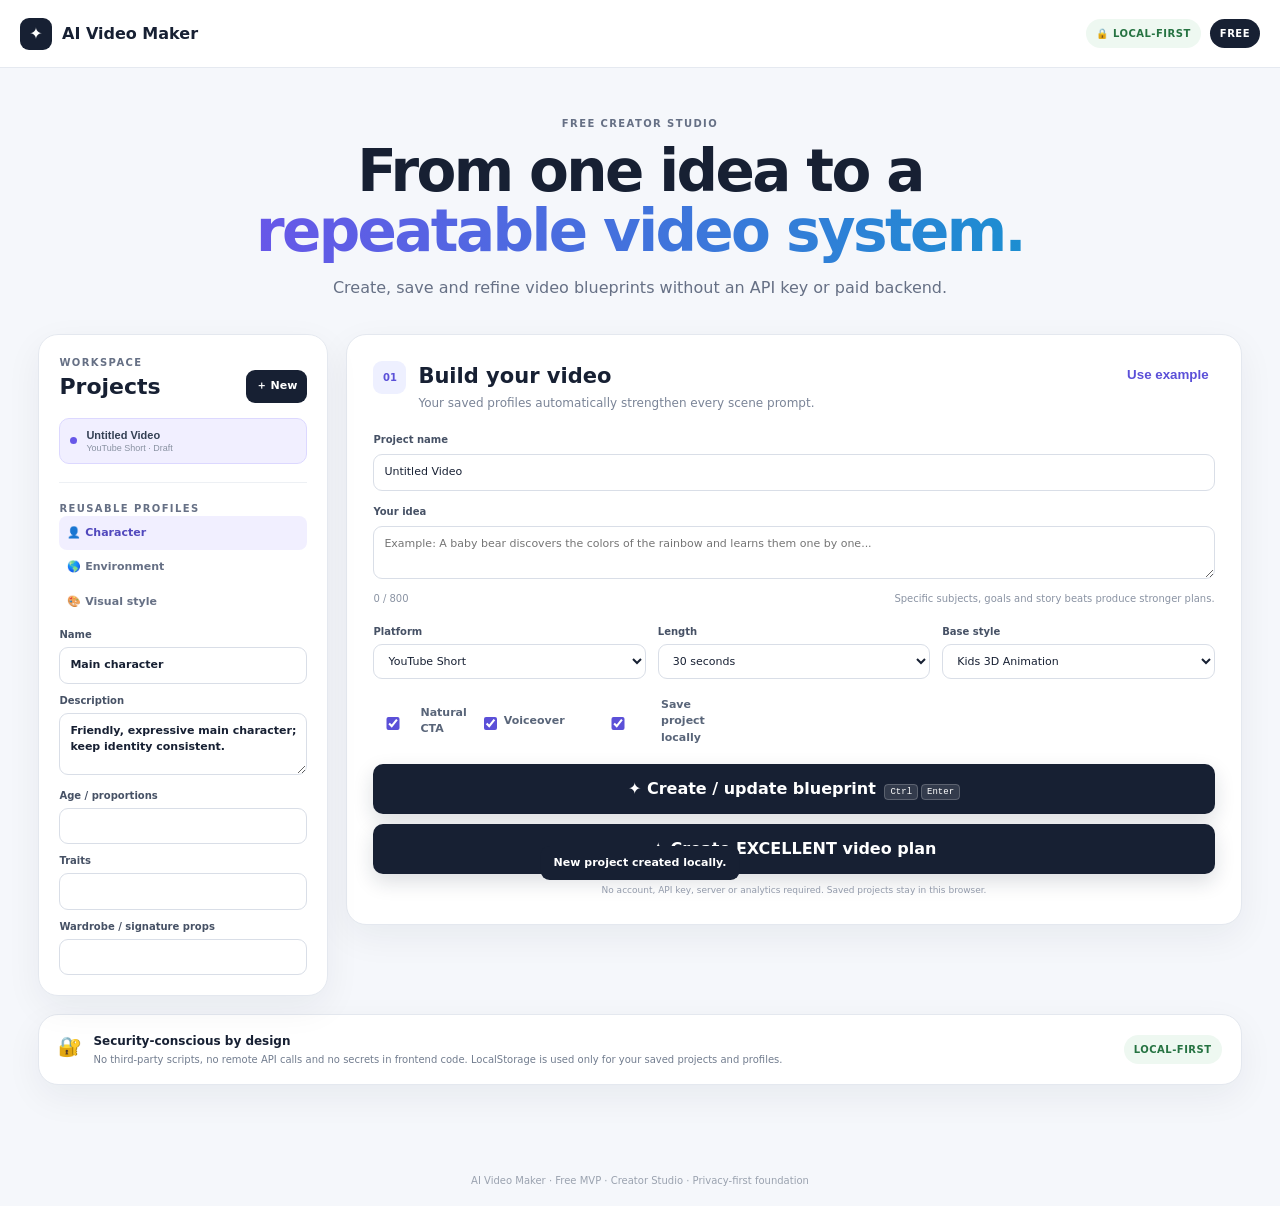
==== index.html @ ad7fcaed "feat: wire production core modules into app" ====
<!doctype html>
<html lang="en">
<head>
  <meta charset="utf-8">
  <meta name="viewport" content="width=device-width,initial-scale=1">
  <meta name="description" content="Free, private, local-first AI video creator studio.">
  <meta name="theme-color" content="#1f2937">
  <meta http-equiv="Content-Security-Policy" content="default-src 'self'; script-src 'self'; style-src 'self'; img-src 'self' data: blob:; connect-src 'none'; object-src 'none'; base-uri 'none'; form-action 'none'; frame-ancestors 'none'">
  <meta http-equiv="Referrer-Policy" content="no-referrer">
  <link rel="manifest" href="manifest.webmanifest">
  <title>AI Video Maker — Creator Studio</title>
  <link rel="stylesheet" href="style.css">
  <link rel="stylesheet" href="quality.css">
  <link rel="stylesheet" href="pipeline.css">
  <script src="app-config.js" defer></script>
  <script src="provider-registry.js" defer></script>
  <script src="generation-contract.js" defer></script>
  <script src="story-engine.js" defer></script>
  <script src="media-assembly.js" defer></script>
  <script src="app.js" defer></script>
  <script src="quality-engine.js" defer></script>
  <script src="production-pipeline.js" defer></script>
  <script src="register-sw.js" defer></script>
</head>
<body>
<header class="topbar"><a class="brand" href="#top"><span class="brand-mark">✦</span>AI Video Maker</a><div class="top-actions"><span class="privacy-pill">🔒 LOCAL-FIRST</span><span class="free-pill">FREE</span></div></header>
<main id="top" class="container">
<section class="hero"><div class="eyebrow">FREE CREATOR STUDIO</div><h1>From one idea to a <span>repeatable video system.</span></h1><p>Create, save and refine video blueprints without an API key or paid backend.</p></section>
<section class="studio-grid">
<aside class="panel sidebar">
  <div class="side-title"><div><div class="eyebrow">WORKSPACE</div><h2>Projects</h2></div><button id="newProjectBtn" class="small-primary" type="button">＋ New</button></div>
  <div id="projectList" class="project-list"></div>
  <div class="side-divider"></div>
  <div class="eyebrow">REUSABLE PROFILES</div>
  <button class="profile-tab active" data-profile="character" type="button">👤 Character</button>
  <button class="profile-tab" data-profile="environment" type="button">🌎 Environment</button>
  <button class="profile-tab" data-profile="style" type="button">🎨 Visual style</button>
  <div id="profileForm" class="profile-form"></div>
</aside>
<section class="main-workspace">
  <div class="panel creator-card">
    <div class="panel-heading"><div><span class="step">01</span><div><h2>Build your video</h2><p>Your saved profiles automatically strengthen every scene prompt.</p></div></div><button id="exampleBtn" class="text-button" type="button">Use example</button></div>
    <label for="projectName">Project name</label><input id="projectName" maxlength="80" placeholder="e.g. Rainbow Adventure Episode 1">
    <label for="idea">Your idea</label><textarea id="idea" maxlength="800" placeholder="Example: A baby bear discovers the colors of the rainbow and learns them one by one..."></textarea>
    <div class="field-meta"><span id="charCount">0 / 800</span><span>Specific subjects, goals and story beats produce stronger plans.</span></div>
    <div class="settings"><div class="field"><label for="type">Platform</label><select id="type"><option>YouTube Short</option><option>TikTok</option><option>Instagram Reel</option><option>Educational Video</option><option>Story Video</option></select></div><div class="field"><label for="length">Length</label><select id="length"><option value="30">30 seconds</option><option value="45">45 seconds</option><option value="60">60 seconds</option></select></div><div class="field"><label for="style">Base style</label><select id="style"><option>Kids 3D Animation</option><option>Cartoon</option><option>Storybook</option><option>Educational</option><option>Cinematic</option><option>Minimal / Modern</option></select></div></div>
    <div class="advanced-row"><label class="check"><input id="includeCta" type="checkbox" checked><span>Natural CTA</span></label><label class="check"><input id="includeVoice" type="checkbox" checked><span>Voiceover</span></label><label class="check"><input id="saveProject" type="checkbox" checked><span>Save project locally</span></label></div>
    <button id="createBtn" class="primary-button" type="button"><span>✦</span> Create / update blueprint <kbd>Ctrl</kbd><kbd>Enter</kbd></button>
    <p class="privacy-note">No account, API key, server or analytics required. Saved projects stay in this browser.</p>
  </div>
  <section id="results" class="panel results hidden" aria-live="polite">
    <div class="result-header"><div><div class="eyebrow">BLUEPRINT</div><h2 id="resultTitle">Video blueprint</h2><p id="videoSummary"></p></div><div class="score-wrap"><div class="score"><span id="score">--</span><small>/100</small></div><span>Creator score</span></div></div>
    <div class="action-bar"><button id="copyAllBtn" class="secondary-button" type="button">📋 Copy all</button><button id="downloadTxtBtn" class="secondary-button" type="button">↓ TXT</button><button id="downloadJsonBtn" class="secondary-button" type="button">↓ JSON</button><button id="duplicateBtn" class="secondary-button" type="button">⧉ Duplicate</button><button id="regenerateBtn" class="secondary-button" type="button">↻ Regenerate</button></div>
    <div class="result-grid"><article class="result-section highlight"><div class="section-label">HOOK</div><h3 id="hook"></h3></article><article class="result-section"><div class="section-label">SCRIPT</div><p id="script" class="long-text"></p></article></div>
    <div class="result-section scenes-section"><div class="section-top"><div><div class="section-label">SHOT LIST</div><h3>Edit, reorder and refine scenes</h3></div><span id="sceneCountBadge" class="badge"></span></div><p class="helper">Each shot has a story purpose, continuity state, camera direction, motion direction, image prompt, video prompt and audio direction.</p><div id="scenes"></div></div>
    <div class="result-grid publishing-grid"><article class="result-section"><div class="section-label">PUBLISHING</div><h3>Ready to post</h3><div class="copy-field"><b>Title</b><p id="title"></p><button class="tiny-copy" data-copy-target="title" type="button">Copy</button></div><div class="copy-field"><b>Description</b><p id="description"></p><button class="tiny-copy" data-copy-target="description" type="button">Copy</button></div><div class="copy-field"><b>Hashtags</b><p id="hashtags"></p><button class="tiny-copy" data-copy-target="hashtags" type="button">Copy</button></div></article><article class="result-section"><div class="section-label">NEXT IDEAS</div><h3>Shot opportunities</h3><div id="ideaList" class="idea-list"></div></article></div>
  </section>
</section>
</section>
<section class="trust panel"><div><span class="trust-icon">🔐</span><div><h3>Security-conscious by design</h3><p>No third-party scripts, no remote API calls and no secrets in frontend code. LocalStorage is used only for your saved projects and profiles.</p></div></div><span class="local-badge">LOCAL-FIRST</span></section>
</main><footer>AI Video Maker · Free MVP · Creator Studio · Privacy-first foundation</footer><div id="toast" class="toast" role="status" aria-live="polite"></div>
</body></html>
---- style.css ----
*{box-sizing:border-box;margin:0;padding:0}html{scroll-behavior:smooth}body{font-family:Inter,ui-sans-serif,system-ui,-apple-system,BlinkMacSystemFont,"Segoe UI",sans-serif;background:#f5f7fb;color:#172033;min-height:100vh;line-height:1.5}.topbar{height:68px;background:rgba(255,255,255,.96);border-bottom:1px solid #e5e9f0;display:flex;align-items:center;justify-content:space-between;padding:0 max(18px,calc((100% - 1240px)/2));position:sticky;top:0;z-index:10;backdrop-filter:blur(12px)}.brand{display:flex;gap:10px;align-items:center;color:#172033;text-decoration:none;font-weight:850}.brand-mark{width:32px;height:32px;border-radius:9px;display:grid;place-items:center;background:#172033;color:#fff}.top-actions{display:flex;gap:9px;align-items:center}.privacy-pill,.free-pill,.badge,.local-badge{font-size:10px;font-weight:850;letter-spacing:.05em;border-radius:999px;padding:7px 10px}.privacy-pill{background:#eef8f1;color:#267342}.free-pill{background:#172033;color:#fff}.container{width:min(1240px,94%);margin:auto;padding:48px 0 70px}.hero{text-align:center;max-width:800px;margin:0 auto 34px}.eyebrow,.section-label{font-size:10px;font-weight:900;letter-spacing:.14em;color:#667085}.hero .eyebrow{margin-bottom:10px}.hero h1{font-size:clamp(36px,5vw,58px);line-height:1.04;letter-spacing:-.045em;margin-bottom:14px}.hero h1 span{background:linear-gradient(90deg,#6757e8,#1c8ed1);-webkit-background-clip:text;background-clip:text;color:transparent}.hero p{font-size:16px;color:#667085}.panel{background:#fff;border:1px solid #e4e8ef;border-radius:20px;box-shadow:0 12px 36px rgba(23,32,51,.06)}.studio-grid{display:grid;grid-template-columns:290px minmax(0,1fr);gap:18px;align-items:start}.sidebar{padding:20px;position:sticky;top:86px}.side-title{display:flex;align-items:end;justify-content:space-between;gap:8px;margin-bottom:15px}.side-title h2{font-size:22px}.small-primary{border:0;border-radius:9px;background:#172033;color:#fff;padding:8px 10px;font:inherit;font-size:11px;font-weight:850;cursor:pointer}.project-list{display:grid;gap:7px;max-height:300px;overflow:auto}.project-item{width:100%;display:flex;align-items:center;gap:9px;text-align:left;border:1px solid transparent;background:#f8f9fb;border-radius:10px;padding:10px;cursor:pointer;color:#344054}.project-item:hover{border-color:#dfe3ea}.project-item.active{background:#f1efff;border-color:#dcd8ff}.project-dot{width:7px;height:7px;border-radius:50%;background:#9aa3b2;flex:0 0 auto}.project-item.active .project-dot{background:#6757e8}.project-copy{min-width:0;display:grid;gap:2px}.project-copy b{font-size:11px;white-space:nowrap;overflow:hidden;text-overflow:ellipsis}.project-copy small{font-size:9px;color:#8992a2}.empty-projects{font-size:11px;color:#8a93a3;padding:10px 2px}.side-divider{height:1px;background:#edf0f4;margin:18px 0}.profile-tab{width:100%;border:0;background:transparent;text-align:left;padding:9px 8px;border-radius:8px;font:inherit;font-size:11px;font-weight:800;color:#667085;cursor:pointer}.profile-tab.active{background:#f1efff;color:#5148bd}.profile-form{margin-top:8px;display:grid;gap:9px}.profile-form label,.field label,.creator-card>label,.scene-editor label{display:block;font-size:10px;font-weight:850;color:#465165}.profile-form input,.profile-form textarea,.creator-card input,.creator-card textarea,.creator-card select,.scene-editor input,.scene-editor textarea{width:100%;border:1px solid #d9dee7;border-radius:9px;padding:9px 10px;margin-top:5px;font:inherit;font-size:11px;background:#fff;color:#172033;outline:none}.profile-form textarea,.scene-editor textarea{min-height:62px;resize:vertical}.profile-form input:focus,.profile-form textarea:focus,.creator-card input:focus,.creator-card textarea:focus,.creator-card select:focus,.scene-editor input:focus,.scene-editor textarea:focus{border-color:#766cf0;box-shadow:0 0 0 3px rgba(118,108,240,.1)}.main-workspace{min-width:0}.creator-card{padding:26px}.panel-heading{display:flex;justify-content:space-between;gap:15px;align-items:flex-start;margin-bottom:20px}.panel-heading>div{display:flex;gap:12px}.panel-heading h2{font-size:21px}.panel-heading p{font-size:12px;color:#7a8497;margin-top:2px}.step{display:grid;place-items:center;width:33px;height:33px;border-radius:9px;background:#eef0ff;color:#5b50d8;font-size:10px;font-weight:900;flex:0 0 auto}.text-button{background:none;border:0;color:#5b50d8;font-weight:800;cursor:pointer;padding:6px}.creator-card>label{margin-bottom:2px}.creator-card>input{margin-bottom:13px}.field-meta{display:flex;justify-content:space-between;color:#8a93a3;font-size:10px;margin:5px 0 18px}.settings{display:grid;grid-template-columns:1fr 1fr 1fr;gap:12px;margin:12px 0 18px}.advanced-row{display:flex;gap:17px;flex-wrap:wrap;margin-bottom:18px}.check{display:flex;align-items:center;gap:7px;font-size:11px;font-weight:750;color:#596579;cursor:pointer}.check input{accent-color:#5b50d8}.primary-button,.secondary-button{border:0;border-radius:10px;padding:13px 16px;font:inherit;font-weight:850;cursor:pointer;transition:transform .12s,box-shadow .12s}.primary-button{width:100%;background:#172033;color:#fff;box-shadow:0 8px 20px rgba(23,32,51,.15)}.primary-button:hover,.secondary-button:hover{transform:translateY(-1px)}kbd{font:9px ui-monospace,monospace;background:rgba(255,255,255,.12);border:1px solid rgba(255,255,255,.2);padding:2px 5px;border-radius:4px;margin-left:3px}.privacy-note{text-align:center;color:#929aaa;font-size:9px;margin-top:10px}.results{margin-top:18px;padding:26px}.hidden{display:none!important}.result-header{display:flex;justify-content:space-between;gap:20px;align-items:center}.result-header h2{font-size:27px;margin:3px 0}.result-header p{color:#748094;font-size:12px}.score-wrap{text-align:center;color:#8a93a3;font-size:9px;font-weight:800}.score{width:72px;height:72px;border:5px solid #5b50d8;border-radius:50%;display:flex;align-items:center;justify-content:center;font-size:22px;font-weight:900;color:#172033;margin:auto}.score small{font-size:8px;color:#8a93a3}.action-bar{display:flex;gap:8px;flex-wrap:wrap;margin:20px 0}.secondary-button{background:#fff;color:#344054;border:1px solid #dce1e8;font-size:11px;padding:9px 12px}.result-grid{display:grid;grid-template-columns:1fr 1.35fr;gap:15px}.result-section{border-top:1px solid #e9edf2;padding:20px 0}.result-section h3{font-size:17px;margin:4px 0 9px}.long-text{color:#596579;line-height:1.8;font-size:13px}.highlight{background:#f6f4ff;border:1px solid #e6e2ff;border-radius:14px;padding:18px;border-top:1px solid #e6e2ff}.scenes-section{margin-top:2px}.section-top{display:flex;justify-content:space-between;align-items:end;gap:15px}.badge{background:#f0f2f6;color:#667085}.helper{font-size:10px;color:#8a93a3;margin:5px 0 10px}.scene{border:1px solid #e1e6ee;border-radius:14px;padding:15px;margin-top:11px;background:#fbfcfe}.scene-head{display:flex;justify-content:space-between;gap:10px;align-items:start}.scene h4{font-size:14px}.scene-tools{display:flex;gap:5px;align-items:center;flex-wrap:wrap;justify-content:flex-end}.timing{font-size:9px;font-weight:850;color:#667085;background:#eef1f5;border-radius:999px;padding:5px 8px}.icon-button,.danger-button{border:1px solid #d9dee7;background:#fff;color:#4d586b;border-radius:7px;padding:5px 7px;font-size:10px;font-weight:850;cursor:pointer}.icon-button:disabled{opacity:.35;cursor:not-allowed}.danger-button{color:#b42318}.scene-editor{display:grid;grid-template-columns:1.3fr 1fr 1fr;gap:9px;margin-top:13px}.scene-editor label:nth-child(1),.scene-editor label:nth-child(6),.scene-editor label:nth-child(7){grid-column:span 3}.scene-editor textarea{min-height:72px}.scene-editor label{font-size:9px}.publishing-grid{grid-template-columns:1.4fr 1fr}.copy-field{position:relative;background:#f8f9fb;border:1px solid #e8ebf0;border-radius:10px;padding:11px;margin-top:8px;padding-right:55px}.copy-field b{font-size:9px;text-transform:uppercase;color:#7b8596}.copy-field p{font-size:11px;color:#596579;margin-top:3px;overflow-wrap:anywhere}.tiny-copy{position:absolute;right:7px;top:7px;border:1px solid #d9dee7;background:#fff;color:#4d45b8;border-radius:7px;padding:6px 8px;font-size:9px;font-weight:800;cursor:pointer}.idea-list{display:grid;gap:6px}.idea-item{font-size:11px;color:#596579;background:#f8f9fb;border-radius:8px;padding:8px}.trust{margin-top:18px;padding:17px 19px;display:flex;align-items:center;justify-content:space-between;gap:20px}.trust>div{display:flex;gap:11px;align-items:flex-start}.trust-icon{font-size:19px}.trust h3{font-size:12px}.trust p{font-size:10px;color:#727d8f;margin-top:2px}.local-badge{background:#eef8f1;color:#267342;white-space:nowrap}footer{text-align:center;color:#9aa2af;font-size:10px;padding:18px}.toast{position:fixed;left:50%;bottom:20px;transform:translate(-50%,20px);opacity:0;pointer-events:none;background:#172033;color:#fff;border-radius:9px;padding:9px 13px;font-size:11px;font-weight:750;transition:.2s;z-index:20}.toast.show{opacity:1;transform:translate(-50%,0)}@media(max-width:900px){.studio-grid{grid-template-columns:1fr}.sidebar{position:static}.profile-form{grid-template-columns:1fr 1fr}.project-list{max-height:190px}.scene-editor{grid-template-columns:1fr 1fr}.scene-editor label:nth-child(1),.scene-editor label:nth-child(6),.scene-editor label:nth-child(7){grid-column:span 2}}@media(max-width:650px){.profile-form,.settings,.scene-editor,.result-grid,.publishing-grid{grid-template-columns:1fr}.scene-editor label:nth-child(1),.scene-editor label:nth-child(6),.scene-editor label:nth-child(7){grid-column:span 1}.creator-card,.results,.sidebar{padding:18px}.hero h1{font-size:39px}.privacy-pill{display:none}.result-header{align-items:flex-start}.score-wrap{display:none}.scene-tools{width:100%}.scene-head{align-items:flex-start;flex-direction:column}.topbar{padding:0 14px}}
---- quality.css ----
.quality-button{margin-top:10px}.quality-panel{margin-bottom:18px}.qc-heading{display:flex;align-items:center;justify-content:space-between;gap:16px}.qc-heading h3{margin:0}.qc-heading strong{font-size:24px}.qc-gates{display:flex;flex-wrap:wrap;gap:6px;margin:10px 0}.qc-gate{padding:6px 9px;border-radius:999px;font-size:11px;font-weight:800;background:rgba(0,0,0,.06)}.qc-gate.pass{background:rgba(22,163,74,.12)}.qc-gate.fail{background:rgba(180,83,9,.12)}.qc-issue{margin-top:7px}.qc-pass{margin-top:7px}
---- pipeline.css ----
.pipeline-card{margin-top:18px}.pp-head{display:flex;justify-content:space-between;gap:16px}.pp-flow{display:flex;gap:6px;overflow:auto;padding:12px 0}.pp-flow span{white-space:nowrap;padding:7px 10px;border-radius:999px;background:rgba(0,0,0,.05);font-size:12px;font-weight:700}.pp-flow .done{background:rgba(22,163,74,.12)}.pp-grid{display:grid;grid-template-columns:repeat(auto-fit,minmax(240px,1fr));gap:12px}.pp-shot{border:1px solid rgba(0,0,0,.1);border-radius:14px;padding:14px;background:rgba(255,255,255,.5)}.pp-top{display:flex;justify-content:space-between;gap:8px}.pp-shot h4{margin:0}.pp-status{font-size:10px;font-weight:800;padding:5px 8px;border-radius:999px;background:rgba(0,0,0,.06)}.pp-shot label{display:block;font-size:12px;font-weight:700;margin-top:9px}.pp-shot input,.pp-shot textarea{width:100%;box-sizing:border-box;margin-top:4px}.pp-check{display:flex!important;align-items:center;gap:7px}.pp-check input{width:auto}.pp-handoff{font-size:12px;line-height:1.45;padding:9px;border-radius:9px;background:rgba(0,0,0,.04);margin-top:9px}.pp-actions{display:flex;flex-wrap:wrap;gap:8px;margin:10px 0}.pp-muted{opacity:.68;font-size:12px}.pp-warn{color:#b45309}.pp-good{color:#15803d}@media(max-width:700px){.pp-head{flex-direction:column}}
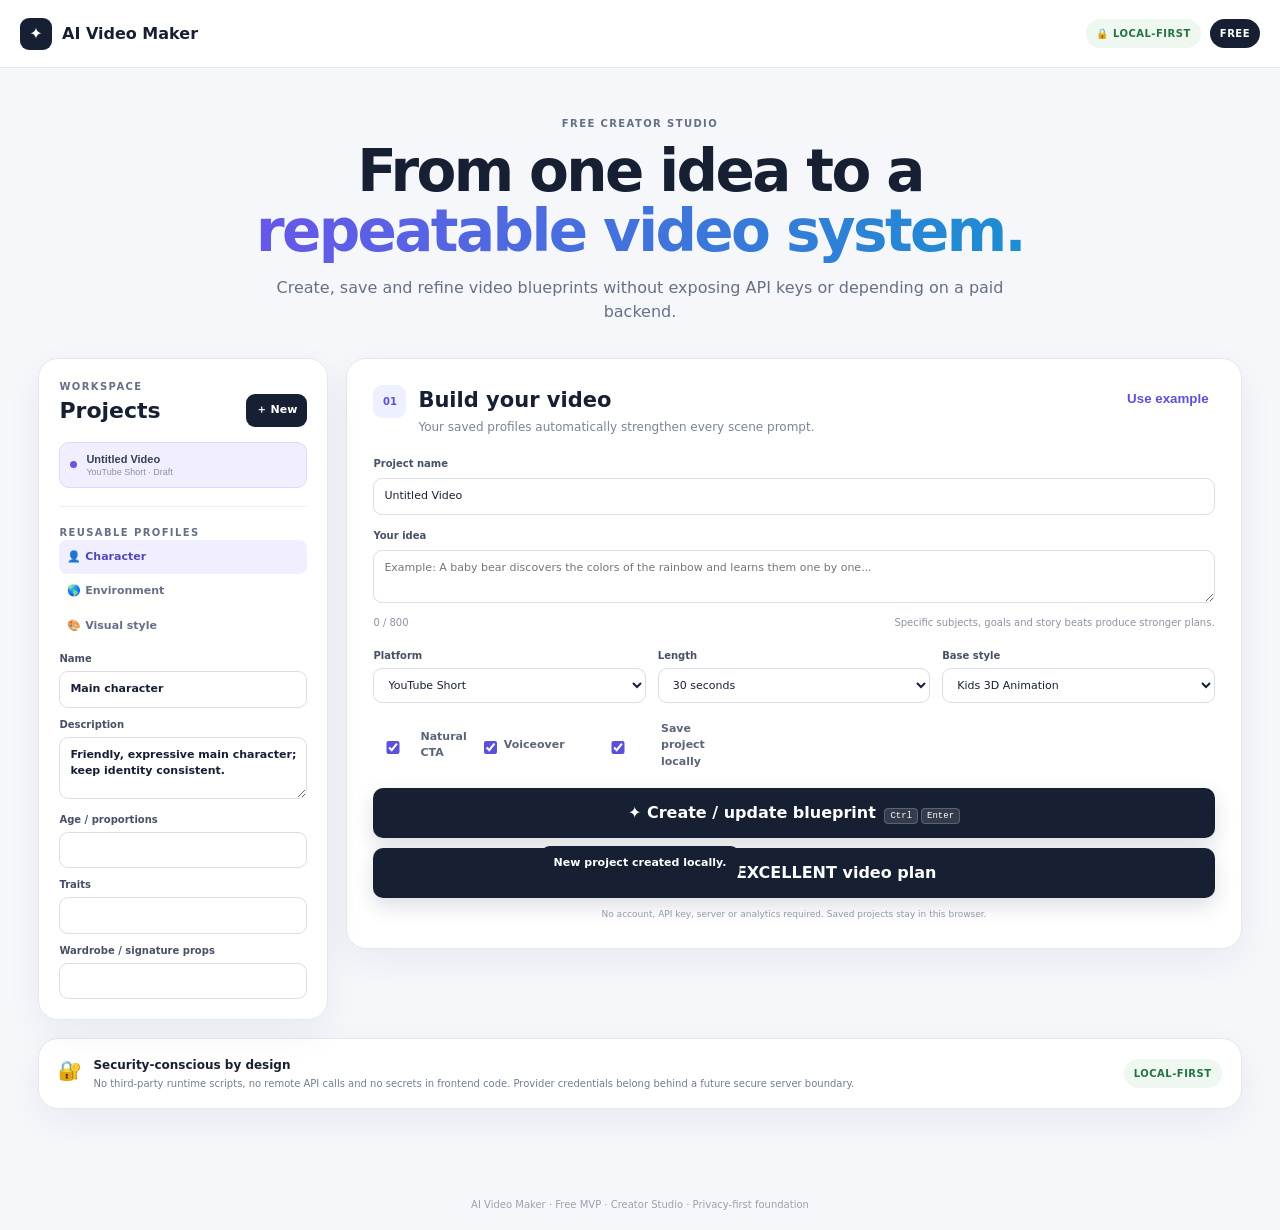
==== commit 2157c669: "feat: wire production modules into creator shell" ====
--- a/index.html
+++ b/index.html
@@ -17,6 +17,8 @@
   <script src="generation-contract.js" defer></script>
   <script src="story-engine.js" defer></script>
   <script src="media-assembly.js" defer></script>
+  <script src="generation-orchestrator.js" defer></script>
+  <script src="provider-adapters.js" defer></script>
   <script src="app.js" defer></script>
   <script src="quality-engine.js" defer></script>
   <script src="production-pipeline.js" defer></script>
@@ -25,7 +27,7 @@
 <body>
 <header class="topbar"><a class="brand" href="#top"><span class="brand-mark">✦</span>AI Video Maker</a><div class="top-actions"><span class="privacy-pill">🔒 LOCAL-FIRST</span><span class="free-pill">FREE</span></div></header>
 <main id="top" class="container">
-<section class="hero"><div class="eyebrow">FREE CREATOR STUDIO</div><h1>From one idea to a <span>repeatable video system.</span></h1><p>Create, save and refine video blueprints without an API key or paid backend.</p></section>
+<section class="hero"><div class="eyebrow">FREE CREATOR STUDIO</div><h1>From one idea to a <span>repeatable video system.</span></h1><p>Create, save and refine video blueprints without exposing API keys or depending on a paid backend.</p></section>
 <section class="studio-grid">
 <aside class="panel sidebar">
   <div class="side-title"><div><div class="eyebrow">WORKSPACE</div><h2>Projects</h2></div><button id="newProjectBtn" class="small-primary" type="button">＋ New</button></div>
@@ -57,6 +59,6 @@
   </section>
 </section>
 </section>
-<section class="trust panel"><div><span class="trust-icon">🔐</span><div><h3>Security-conscious by design</h3><p>No third-party scripts, no remote API calls and no secrets in frontend code. LocalStorage is used only for your saved projects and profiles.</p></div></div><span class="local-badge">LOCAL-FIRST</span></section>
+<section class="trust panel"><div><span class="trust-icon">🔐</span><div><h3>Security-conscious by design</h3><p>No third-party runtime scripts, no remote API calls and no secrets in frontend code. Provider credentials belong behind a future secure server boundary.</p></div></div><span class="local-badge">LOCAL-FIRST</span></section>
 </main><footer>AI Video Maker · Free MVP · Creator Studio · Privacy-first foundation</footer><div id="toast" class="toast" role="status" aria-live="polite"></div>
 </body></html>
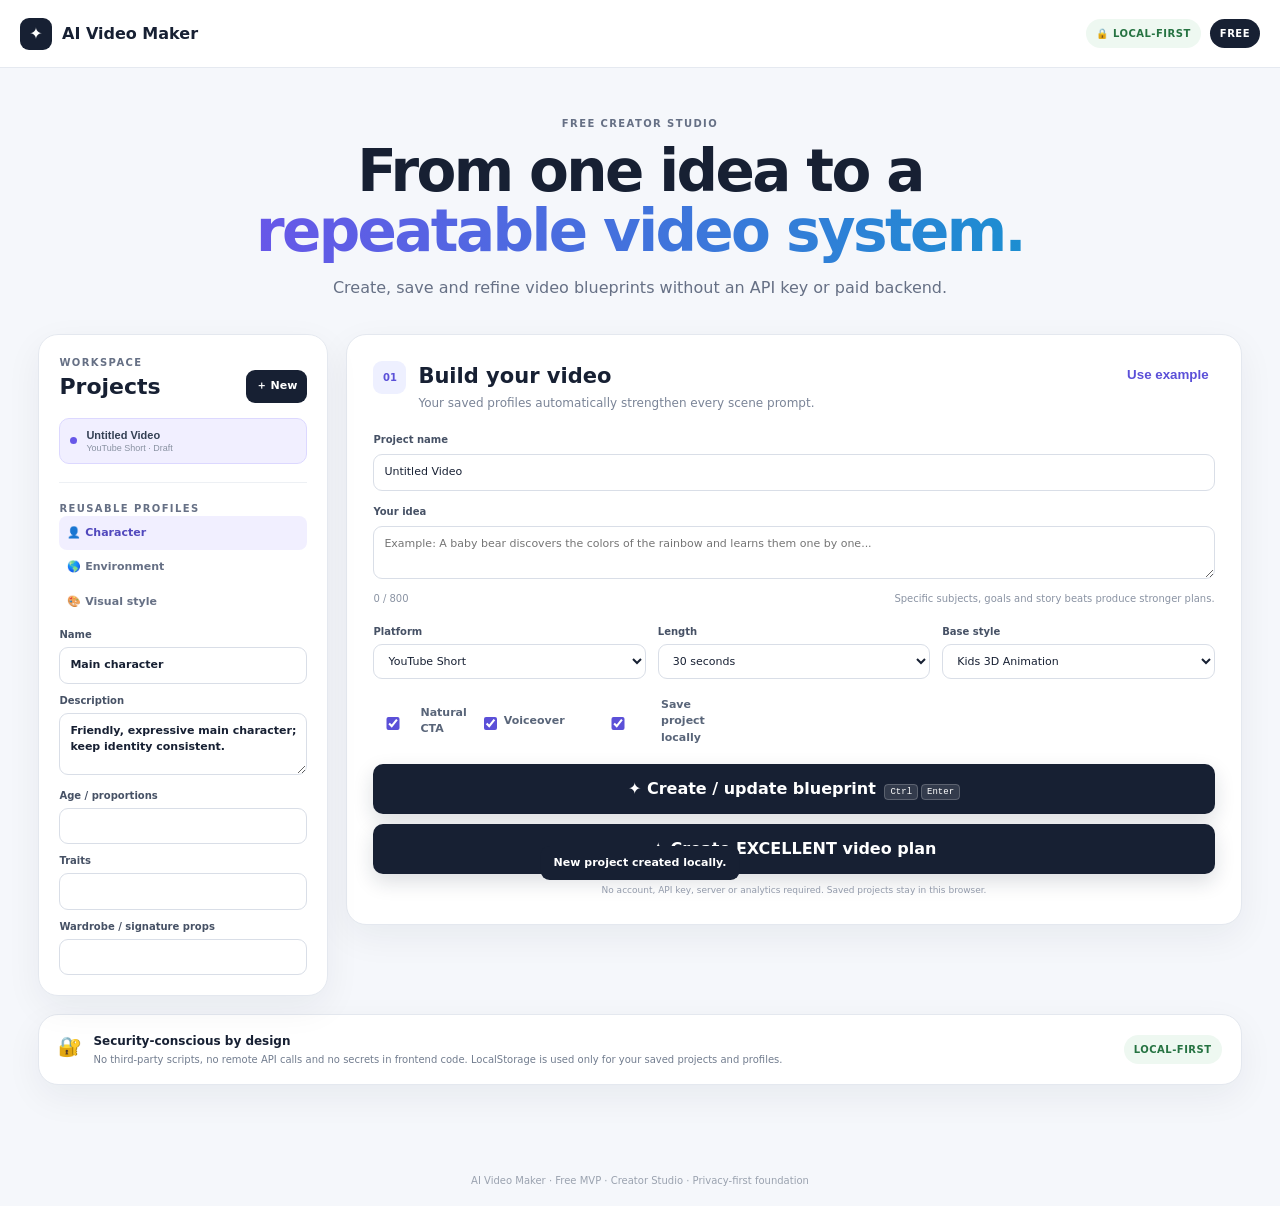
==== commit f3f0ecf7: "feat: load extensible media engine into creator" ====
--- a/index.html
+++ b/index.html
@@ -14,11 +14,10 @@
   <link rel="stylesheet" href="pipeline.css">
   <script src="app-config.js" defer></script>
   <script src="provider-registry.js" defer></script>
-  <script src="generation-contract.js" defer></script>
-  <script src="story-engine.js" defer></script>
-  <script src="media-assembly.js" defer></script>
-  <script src="generation-orchestrator.js" defer></script>
-  <script src="provider-adapters.js" defer></script>
+  <script src="media-engine/config.js" defer></script>
+  <script src="media-engine/contracts.js" defer></script>
+  <script src="media-engine/providers.js" defer></script>
+  <script src="media-engine/pipeline.js" defer></script>
   <script src="app.js" defer></script>
   <script src="quality-engine.js" defer></script>
   <script src="production-pipeline.js" defer></script>
@@ -27,7 +26,7 @@
 <body>
 <header class="topbar"><a class="brand" href="#top"><span class="brand-mark">✦</span>AI Video Maker</a><div class="top-actions"><span class="privacy-pill">🔒 LOCAL-FIRST</span><span class="free-pill">FREE</span></div></header>
 <main id="top" class="container">
-<section class="hero"><div class="eyebrow">FREE CREATOR STUDIO</div><h1>From one idea to a <span>repeatable video system.</span></h1><p>Create, save and refine video blueprints without exposing API keys or depending on a paid backend.</p></section>
+<section class="hero"><div class="eyebrow">FREE CREATOR STUDIO</div><h1>From one idea to a <span>repeatable video system.</span></h1><p>Create, save and refine video blueprints without an API key or paid backend.</p></section>
 <section class="studio-grid">
 <aside class="panel sidebar">
   <div class="side-title"><div><div class="eyebrow">WORKSPACE</div><h2>Projects</h2></div><button id="newProjectBtn" class="small-primary" type="button">＋ New</button></div>
@@ -59,6 +58,6 @@
   </section>
 </section>
 </section>
-<section class="trust panel"><div><span class="trust-icon">🔐</span><div><h3>Security-conscious by design</h3><p>No third-party runtime scripts, no remote API calls and no secrets in frontend code. Provider credentials belong behind a future secure server boundary.</p></div></div><span class="local-badge">LOCAL-FIRST</span></section>
+<section class="trust panel"><div><span class="trust-icon">🔐</span><div><h3>Security-conscious by design</h3><p>No third-party scripts, no remote API calls and no secrets in frontend code. LocalStorage is used only for your saved projects and profiles.</p></div></div><span class="local-badge">LOCAL-FIRST</span></section>
 </main><footer>AI Video Maker · Free MVP · Creator Studio · Privacy-first foundation</footer><div id="toast" class="toast" role="status" aria-live="polite"></div>
 </body></html>
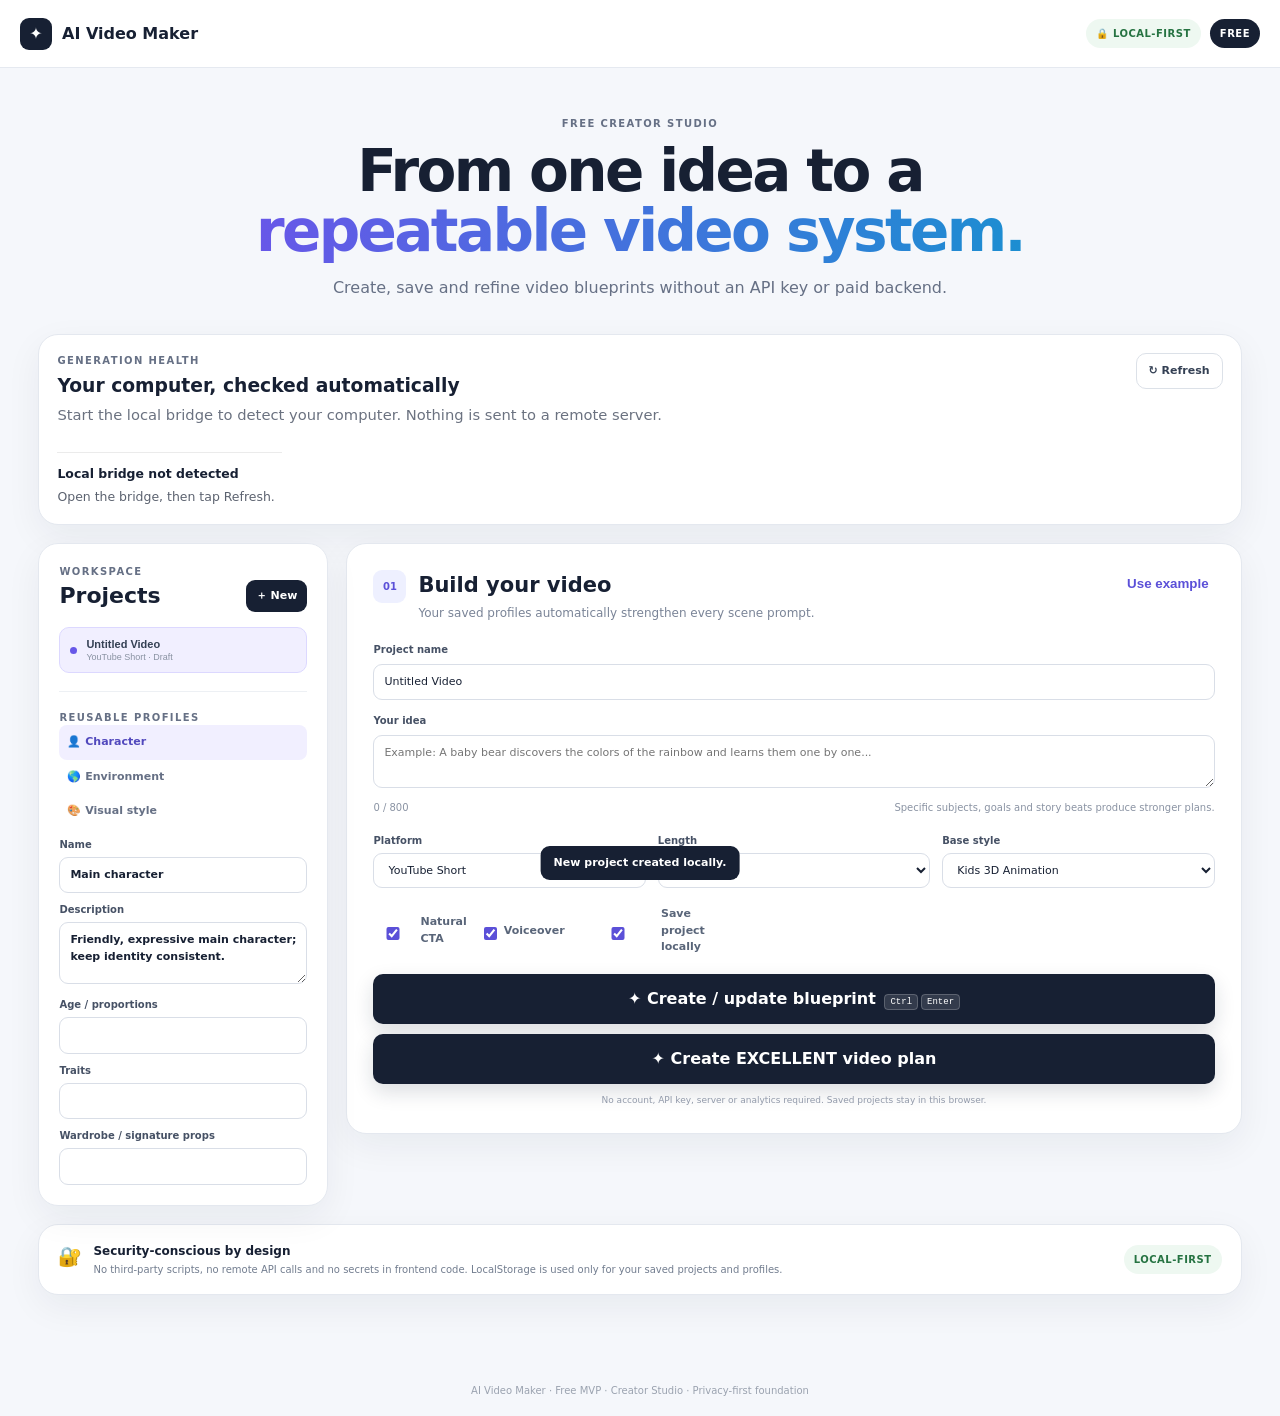
==== commit ebc6f32f: "feat: add generation health dashboard" ====
--- a/index.html
+++ b/index.html
@@ -5,38 +5,23 @@
   <meta name="viewport" content="width=device-width,initial-scale=1">
   <meta name="description" content="Free, private, local-first AI video creator studio.">
   <meta name="theme-color" content="#1f2937">
-  <meta http-equiv="Content-Security-Policy" content="default-src 'self'; script-src 'self'; style-src 'self'; img-src 'self' data: blob:; connect-src 'none'; object-src 'none'; base-uri 'none'; form-action 'none'; frame-ancestors 'none'">
+  <meta http-equiv="Content-Security-Policy" content="default-src 'self'; script-src 'self'; style-src 'self'; img-src 'self' data: blob:; connect-src 'self' http://127.0.0.1:8787 http://localhost:8787; object-src 'none'; base-uri 'none'; form-action 'none'; frame-ancestors 'none'">
   <meta http-equiv="Referrer-Policy" content="no-referrer">
   <link rel="manifest" href="manifest.webmanifest">
   <title>AI Video Maker — Creator Studio</title>
-  <link rel="stylesheet" href="style.css">
-  <link rel="stylesheet" href="quality.css">
-  <link rel="stylesheet" href="pipeline.css">
-  <script src="app-config.js" defer></script>
-  <script src="provider-registry.js" defer></script>
-  <script src="media-engine/config.js" defer></script>
-  <script src="media-engine/contracts.js" defer></script>
-  <script src="media-engine/providers.js" defer></script>
-  <script src="media-engine/pipeline.js" defer></script>
-  <script src="app.js" defer></script>
-  <script src="quality-engine.js" defer></script>
-  <script src="production-pipeline.js" defer></script>
-  <script src="register-sw.js" defer></script>
+  <link rel="stylesheet" href="style.css"><link rel="stylesheet" href="quality.css"><link rel="stylesheet" href="pipeline.css"><link rel="stylesheet" href="local-generation.css"><link rel="stylesheet" href="hardware-diagnostics.css">
+  <script src="app-config.js" defer></script><script src="provider-registry.js" defer></script><script src="media-engine/config.js" defer></script><script src="media-engine/contracts.js" defer></script><script src="media-engine/providers.js" defer></script><script src="media-engine/pipeline.js" defer></script><script src="app.js" defer></script><script src="quality-engine.js" defer></script><script src="production-pipeline.js" defer></script><script src="local-generation.js" defer></script><script src="hardware-diagnostics.js" defer></script><script src="register-sw.js" defer></script>
 </head>
 <body>
 <header class="topbar"><a class="brand" href="#top"><span class="brand-mark">✦</span>AI Video Maker</a><div class="top-actions"><span class="privacy-pill">🔒 LOCAL-FIRST</span><span class="free-pill">FREE</span></div></header>
 <main id="top" class="container">
 <section class="hero"><div class="eyebrow">FREE CREATOR STUDIO</div><h1>From one idea to a <span>repeatable video system.</span></h1><p>Create, save and refine video blueprints without an API key or paid backend.</p></section>
+<section id="generationHealth" class="panel health-panel"><div class="health-head"><div><div class="eyebrow">GENERATION HEALTH</div><h3>Your computer, checked automatically</h3><p id="generationHealthSummary" class="health-summary">Checking your computer…</p></div><button id="refreshHealthBtn" class="secondary-button health-refresh" type="button">↻ Refresh</button></div><div id="generationHealthDetails" class="health-items"></div></section>
 <section class="studio-grid">
 <aside class="panel sidebar">
   <div class="side-title"><div><div class="eyebrow">WORKSPACE</div><h2>Projects</h2></div><button id="newProjectBtn" class="small-primary" type="button">＋ New</button></div>
-  <div id="projectList" class="project-list"></div>
-  <div class="side-divider"></div>
-  <div class="eyebrow">REUSABLE PROFILES</div>
-  <button class="profile-tab active" data-profile="character" type="button">👤 Character</button>
-  <button class="profile-tab" data-profile="environment" type="button">🌎 Environment</button>
-  <button class="profile-tab" data-profile="style" type="button">🎨 Visual style</button>
-  <div id="profileForm" class="profile-form"></div>
+  <div id="projectList" class="project-list"></div><div class="side-divider"></div><div class="eyebrow">REUSABLE PROFILES</div>
+  <button class="profile-tab active" data-profile="character" type="button">👤 Character</button><button class="profile-tab" data-profile="environment" type="button">🌎 Environment</button><button class="profile-tab" data-profile="style" type="button">🎨 Visual style</button><div id="profileForm" class="profile-form"></div>
 </aside>
 <section class="main-workspace">
   <div class="panel creator-card">
@@ -46,8 +31,7 @@
     <div class="field-meta"><span id="charCount">0 / 800</span><span>Specific subjects, goals and story beats produce stronger plans.</span></div>
     <div class="settings"><div class="field"><label for="type">Platform</label><select id="type"><option>YouTube Short</option><option>TikTok</option><option>Instagram Reel</option><option>Educational Video</option><option>Story Video</option></select></div><div class="field"><label for="length">Length</label><select id="length"><option value="30">30 seconds</option><option value="45">45 seconds</option><option value="60">60 seconds</option></select></div><div class="field"><label for="style">Base style</label><select id="style"><option>Kids 3D Animation</option><option>Cartoon</option><option>Storybook</option><option>Educational</option><option>Cinematic</option><option>Minimal / Modern</option></select></div></div>
     <div class="advanced-row"><label class="check"><input id="includeCta" type="checkbox" checked><span>Natural CTA</span></label><label class="check"><input id="includeVoice" type="checkbox" checked><span>Voiceover</span></label><label class="check"><input id="saveProject" type="checkbox" checked><span>Save project locally</span></label></div>
-    <button id="createBtn" class="primary-button" type="button"><span>✦</span> Create / update blueprint <kbd>Ctrl</kbd><kbd>Enter</kbd></button>
-    <p class="privacy-note">No account, API key, server or analytics required. Saved projects stay in this browser.</p>
+    <button id="createBtn" class="primary-button" type="button"><span>✦</span> Create / update blueprint <kbd>Ctrl</kbd><kbd>Enter</kbd></button><p class="privacy-note">No account, API key, server or analytics required. Saved projects stay in this browser.</p>
   </div>
   <section id="results" class="panel results hidden" aria-live="polite">
     <div class="result-header"><div><div class="eyebrow">BLUEPRINT</div><h2 id="resultTitle">Video blueprint</h2><p id="videoSummary"></p></div><div class="score-wrap"><div class="score"><span id="score">--</span><small>/100</small></div><span>Creator score</span></div></div>
@@ -56,8 +40,7 @@
     <div class="result-section scenes-section"><div class="section-top"><div><div class="section-label">SHOT LIST</div><h3>Edit, reorder and refine scenes</h3></div><span id="sceneCountBadge" class="badge"></span></div><p class="helper">Each shot has a story purpose, continuity state, camera direction, motion direction, image prompt, video prompt and audio direction.</p><div id="scenes"></div></div>
     <div class="result-grid publishing-grid"><article class="result-section"><div class="section-label">PUBLISHING</div><h3>Ready to post</h3><div class="copy-field"><b>Title</b><p id="title"></p><button class="tiny-copy" data-copy-target="title" type="button">Copy</button></div><div class="copy-field"><b>Description</b><p id="description"></p><button class="tiny-copy" data-copy-target="description" type="button">Copy</button></div><div class="copy-field"><b>Hashtags</b><p id="hashtags"></p><button class="tiny-copy" data-copy-target="hashtags" type="button">Copy</button></div></article><article class="result-section"><div class="section-label">NEXT IDEAS</div><h3>Shot opportunities</h3><div id="ideaList" class="idea-list"></div></article></div>
   </section>
-</section>
-</section>
+</section></section>
 <section class="trust panel"><div><span class="trust-icon">🔐</span><div><h3>Security-conscious by design</h3><p>No third-party scripts, no remote API calls and no secrets in frontend code. LocalStorage is used only for your saved projects and profiles.</p></div></div><span class="local-badge">LOCAL-FIRST</span></section>
 </main><footer>AI Video Maker · Free MVP · Creator Studio · Privacy-first foundation</footer><div id="toast" class="toast" role="status" aria-live="polite"></div>
 </body></html>
--- a/local-generation.css
+++ b/local-generation.css
@@ -0,0 +1 @@
+.local-generation-card{margin-top:1rem}.lg-head{display:flex;justify-content:space-between;gap:1rem;align-items:flex-start}.lg-actions{display:flex;gap:.5rem;flex-wrap:wrap}.lg-grid{display:grid;grid-template-columns:repeat(auto-fit,minmax(240px,1fr));gap:.75rem;margin-top:1rem}.lg-shot{border:1px solid rgba(127,127,127,.22);border-radius:14px;padding:1rem;background:rgba(127,127,127,.04)}.lg-shot .secondary-button{width:100%;margin:.5rem 0}.lg-shot details{margin-top:.5rem}.lg-shot pre{white-space:pre-wrap;overflow:auto;max-height:220px;font-size:.72rem}.local-generation-card code{font-size:.85em}.local-generation-card .primary-button:disabled,.local-generation-card .secondary-button:disabled{opacity:.6;cursor:wait}@media(max-width:700px){.lg-head{flex-direction:column}.lg-actions{width:100%}.lg-actions button{flex:1}}
--- a/hardware-diagnostics.css
+++ b/hardware-diagnostics.css
@@ -0,0 +1 @@
+.health-panel{margin:0 0 18px;padding:18px}.health-head{display:flex;justify-content:space-between;gap:16px;align-items:flex-start}.health-head h3{margin:4px 0}.health-summary{margin:0;color:var(--muted,#6b7280);font-size:.92rem}.health-items{display:grid;grid-template-columns:repeat(5,minmax(0,1fr));gap:10px;margin-top:14px}.health-item{display:flex;gap:9px;align-items:center;border:1px solid rgba(0,0,0,.08);border-radius:12px;padding:10px;background:rgba(255,255,255,.5)}.health-item>span{font-weight:800;font-size:1rem}.health-item b,.health-item small{display:block}.health-item small{font-size:.7rem;opacity:.65;margin-top:2px}.health-tech{display:grid;gap:4px;margin-top:12px;padding-top:12px;border-top:1px solid rgba(0,0,0,.08);font-size:.78rem}.health-tech span{opacity:.7}.health-refresh{white-space:nowrap}@media(max-width:900px){.health-items{grid-template-columns:repeat(2,1fr)}}@media(max-width:520px){.health-items{grid-template-columns:1fr}.health-head{display:block}.health-refresh{margin-top:10px;width:100%}}
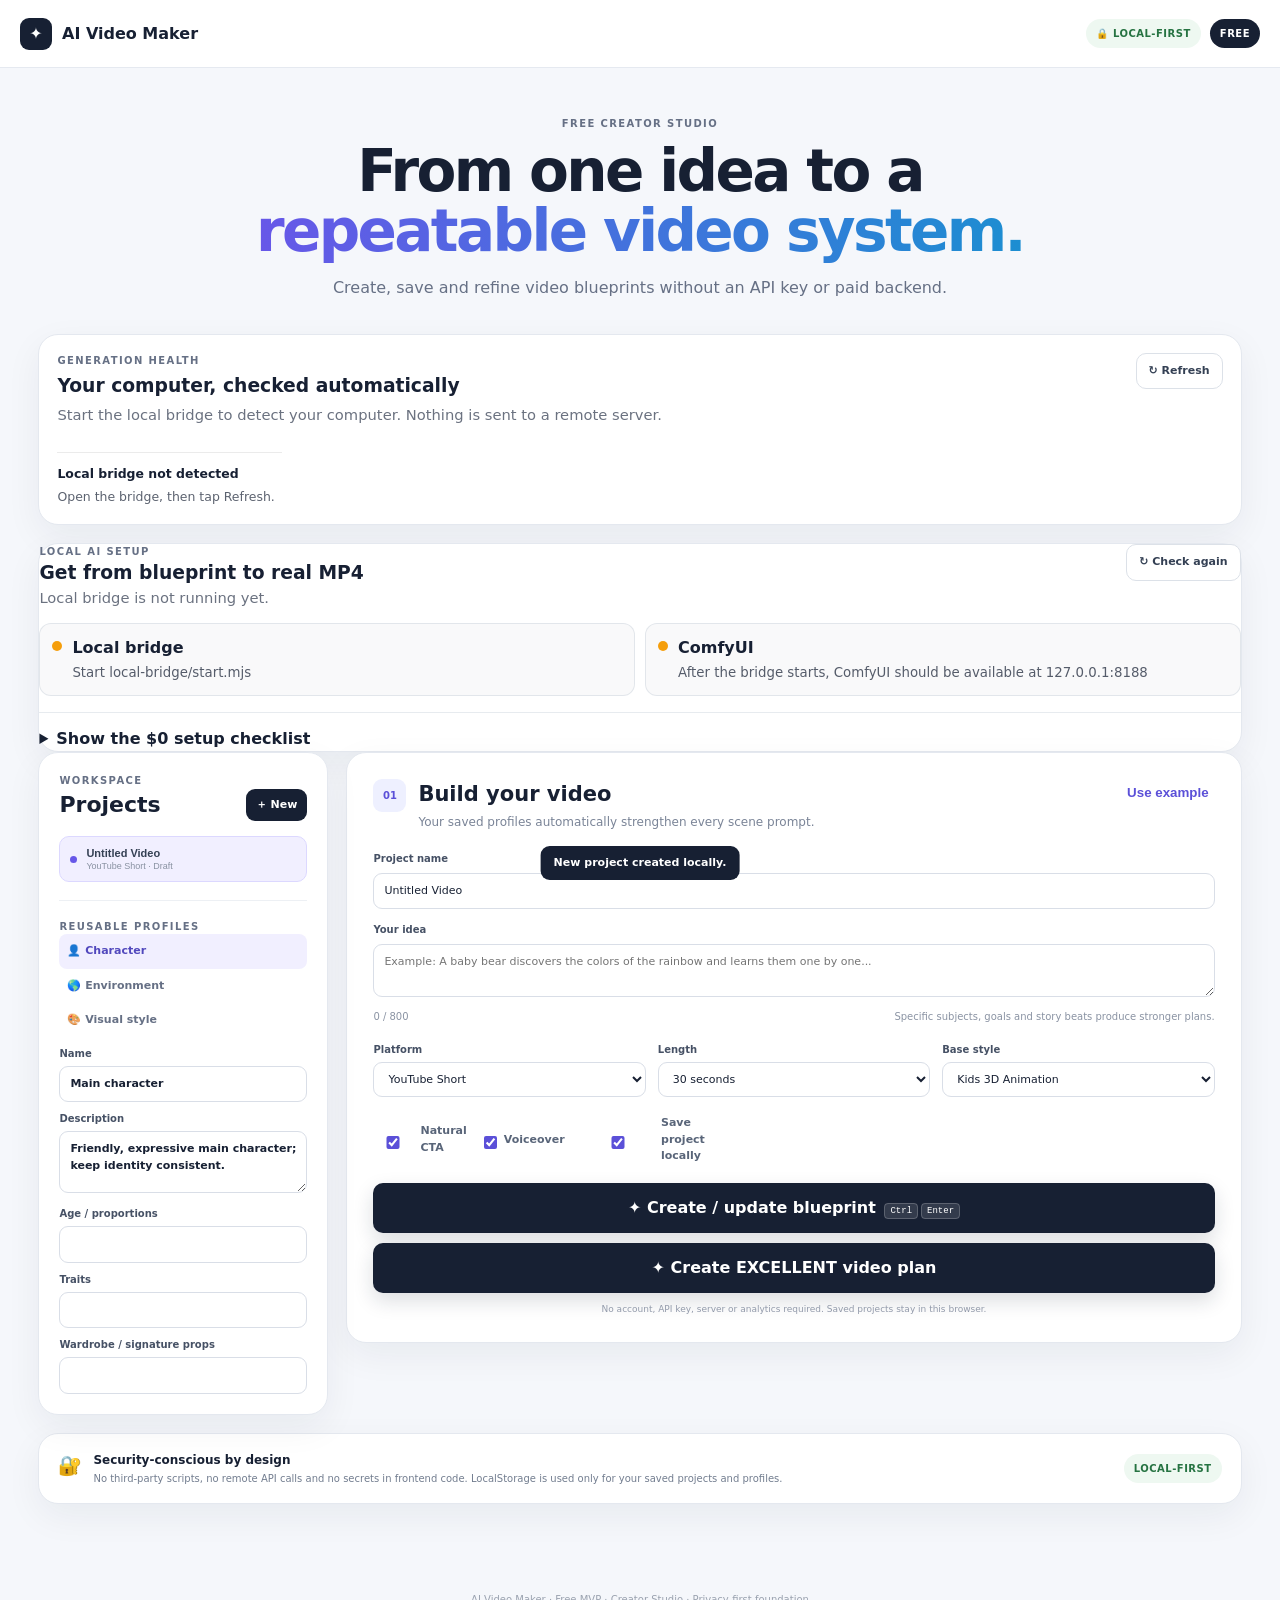
==== commit bc99ab4e: "feat: surface local AI setup assistant in studio" ====
--- a/index.html
+++ b/index.html
@@ -9,8 +9,8 @@
   <meta http-equiv="Referrer-Policy" content="no-referrer">
   <link rel="manifest" href="manifest.webmanifest">
   <title>AI Video Maker — Creator Studio</title>
-  <link rel="stylesheet" href="style.css"><link rel="stylesheet" href="quality.css"><link rel="stylesheet" href="pipeline.css"><link rel="stylesheet" href="local-generation.css"><link rel="stylesheet" href="hardware-diagnostics.css">
-  <script src="app-config.js" defer></script><script src="provider-registry.js" defer></script><script src="media-engine/config.js" defer></script><script src="media-engine/contracts.js" defer></script><script src="media-engine/providers.js" defer></script><script src="media-engine/pipeline.js" defer></script><script src="app.js" defer></script><script src="quality-engine.js" defer></script><script src="production-pipeline.js" defer></script><script src="local-generation.js" defer></script><script src="hardware-diagnostics.js" defer></script><script src="register-sw.js" defer></script>
+  <link rel="stylesheet" href="style.css"><link rel="stylesheet" href="quality.css"><link rel="stylesheet" href="pipeline.css"><link rel="stylesheet" href="local-generation.css"><link rel="stylesheet" href="hardware-diagnostics.css"><link rel="stylesheet" href="local-setup.css">
+  <script src="app-config.js" defer></script><script src="provider-registry.js" defer></script><script src="media-engine/config.js" defer></script><script src="media-engine/contracts.js" defer></script><script src="media-engine/providers.js" defer></script><script src="media-engine/pipeline.js" defer></script><script src="movie-engine/story-director.js" defer></script><script src="movie-engine/continuity-bible.js" defer></script><script src="movie-engine/shot-director.js" defer></script><script src="movie-engine/job-manager.js" defer></script><script src="movie-engine/creator-orchestrator.js" defer></script><script src="movie-engine/automatic-production.js" defer></script><script src="app.js" defer></script><script src="quality-engine.js" defer></script><script src="production-pipeline.js" defer></script><script src="local-generation.js" defer></script><script src="hardware-diagnostics.js" defer></script><script src="local-setup.js" defer></script><script src="register-sw.js" defer></script>
 </head>
 <body>
 <header class="topbar"><a class="brand" href="#top"><span class="brand-mark">✦</span>AI Video Maker</a><div class="top-actions"><span class="privacy-pill">🔒 LOCAL-FIRST</span><span class="free-pill">FREE</span></div></header>
@@ -43,4 +43,4 @@
 </section></section>
 <section class="trust panel"><div><span class="trust-icon">🔐</span><div><h3>Security-conscious by design</h3><p>No third-party scripts, no remote API calls and no secrets in frontend code. LocalStorage is used only for your saved projects and profiles.</p></div></div><span class="local-badge">LOCAL-FIRST</span></section>
 </main><footer>AI Video Maker · Free MVP · Creator Studio · Privacy-first foundation</footer><div id="toast" class="toast" role="status" aria-live="polite"></div>
-</body></html>
+</body></html>
--- a/local-setup.css
+++ b/local-setup.css
@@ -0,0 +1 @@
+.local-setup-panel{margin-top:18px}.setup-head{display:flex;justify-content:space-between;gap:18px;align-items:flex-start}.setup-details{display:grid;grid-template-columns:repeat(auto-fit,minmax(210px,1fr));gap:10px;margin-top:14px}.setup-status{display:flex;gap:10px;align-items:flex-start;border:1px solid rgba(148,163,184,.22);border-radius:12px;padding:12px;background:rgba(15,23,42,.025)}.setup-status b,.setup-status small{display:block}.setup-status small{margin-top:4px;opacity:.72;line-height:1.4}.setup-dot{width:10px;height:10px;border-radius:50%;margin-top:5px;flex:0 0 auto;background:#94a3b8}.setup-dot.ok{background:#16a34a}.setup-dot.warn{background:#f59e0b}.setup-recommendation{grid-column:1/-1;padding:14px 16px;border-radius:12px;background:rgba(99,102,241,.07)}.setup-recommendation p{margin:6px 0 0;line-height:1.55}.setup-guide{margin-top:16px;border-top:1px solid rgba(148,163,184,.22);padding-top:14px}.setup-guide summary{cursor:pointer;font-weight:700}.setup-guide ol{padding-left:22px;line-height:1.65}.setup-guide code{font-size:.92em}.setup-note{font-size:.9em;opacity:.72}.setup-guide a{color:inherit;text-decoration:underline}@media(max-width:640px){.setup-head{flex-direction:column}.setup-head .secondary-button{width:100%}}
